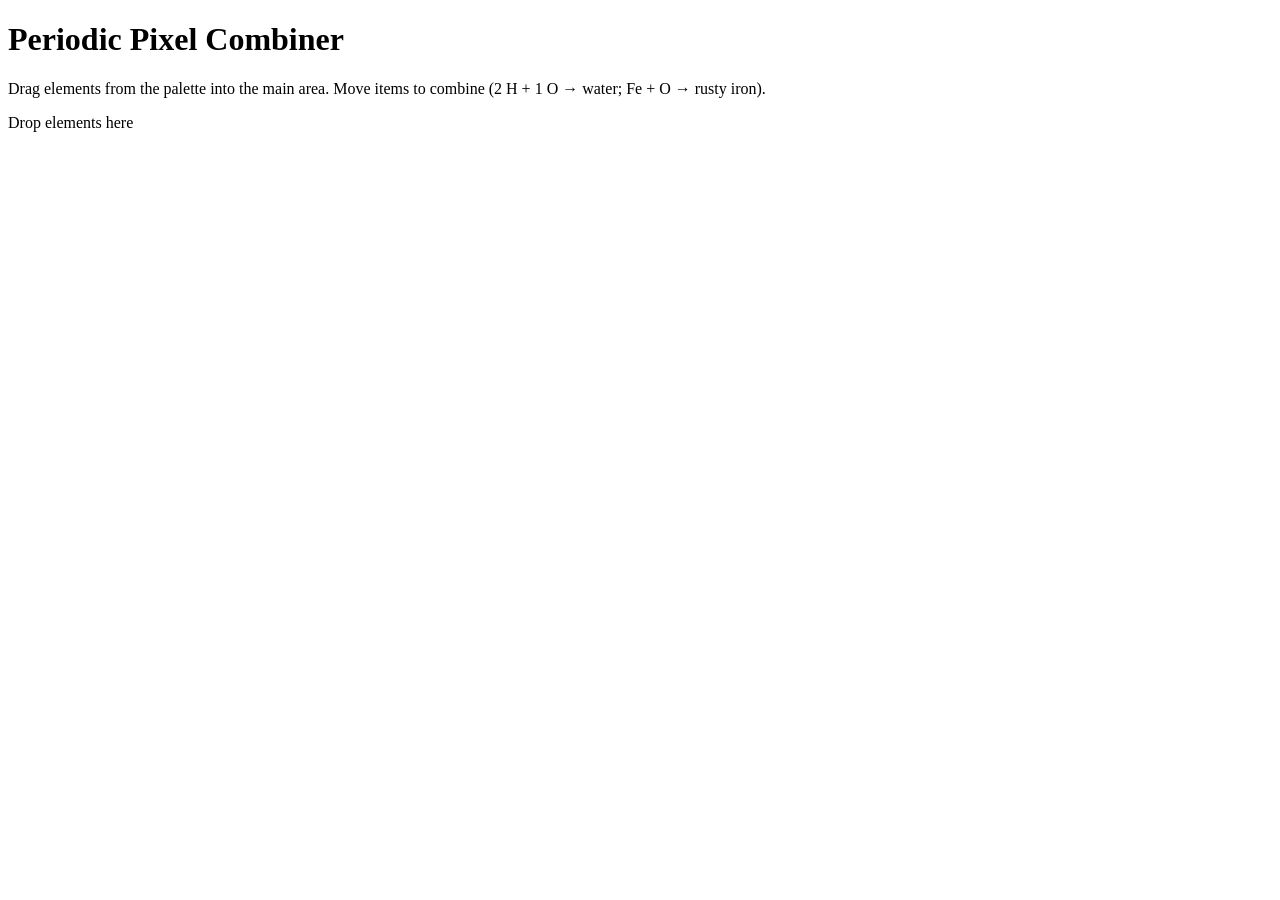
==== public_index.html @ 95a55838 "Rename public_index_Version2.html to public_index.html" ====
<!doctype html>
<html>
<head>
  <meta charset="utf-8" />
  <title>Periodic Pixel Combiner - Demo</title>
  <meta name="viewport" content="width=device-width,initial-scale=1" />
  <link rel="stylesheet" href="../src/styles.css" />
</head>
<body>
  <h1>Periodic Pixel Combiner</h1>
  <p>Drag elements from the palette into the main area. Move items to combine (2 H + 1 O → water; Fe + O → rusty iron).</p>

  <div id="palette" class="palette" aria-label="Element palette"></div>

  <div id="main" class="main" aria-label="Drop area">Drop elements here</div>

  <script type="module" src="../src/drag-drop.js"></script>
</body>
</html>
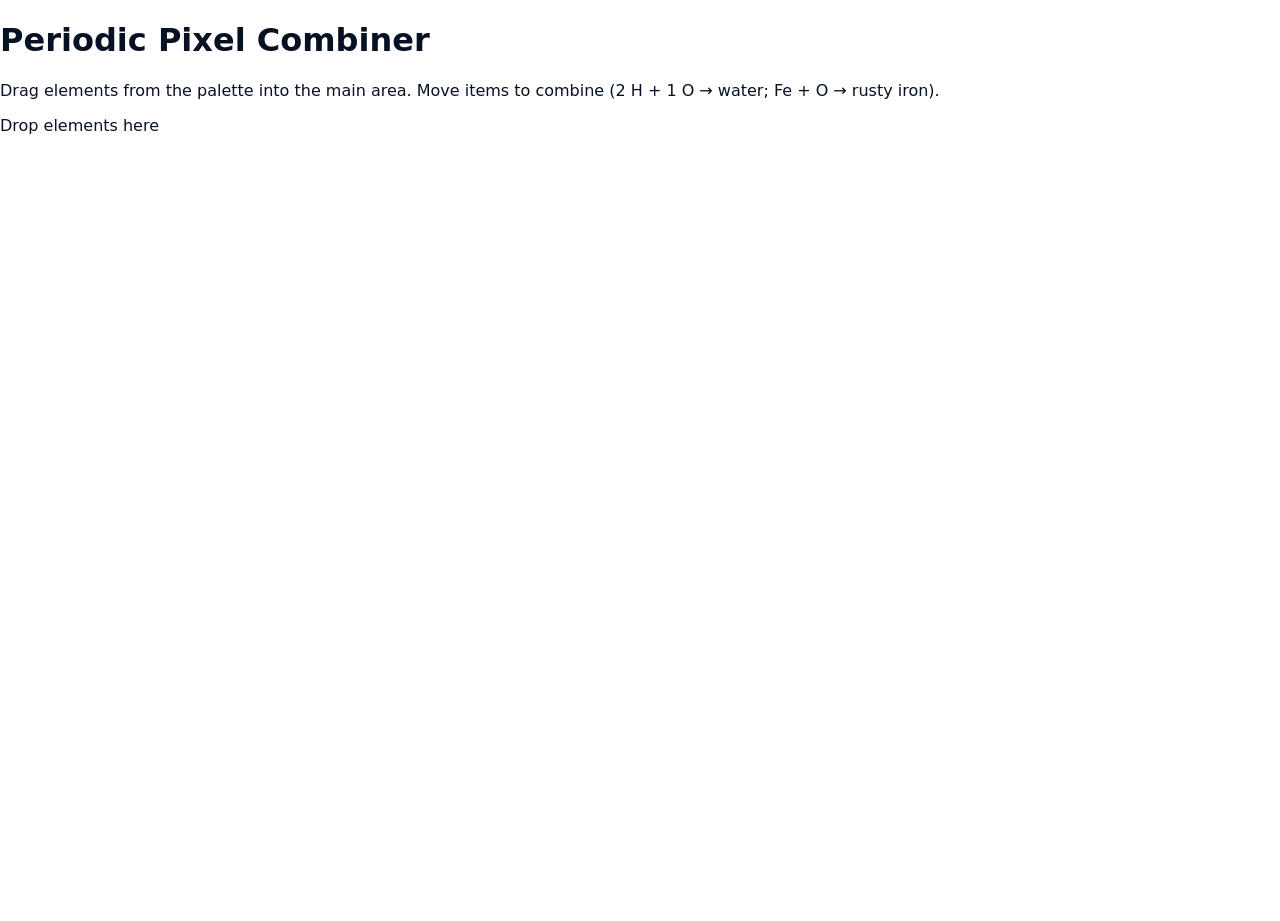
==== commit e79ddcdb: "Update public_index.html" ====
--- a/public_index.html
+++ b/public_index.html
@@ -4,7 +4,8 @@
   <meta charset="utf-8" />
   <title>Periodic Pixel Combiner - Demo</title>
   <meta name="viewport" content="width=device-width,initial-scale=1" />
-  <link rel="stylesheet" href="../src/styles.css" />
+  <!-- Use the root files that actually exist in the repo -->
+  <link rel="stylesheet" href="style.css" />
 </head>
 <body>
   <h1>Periodic Pixel Combiner</h1>
@@ -14,6 +15,7 @@
 
   <div id="main" class="main" aria-label="Drop area">Drop elements here</div>
 
-  <script type="module" src="../src/drag-drop.js"></script>
+  <!-- point to script.js in root -->
+  <script src="script.js" defer></script>
 </body>
 </html>
--- a/style.css
+++ b/style.css
@@ -0,0 +1,93 @@
+:root{
+  --bg:#ffffff; --muted:#56606e; --accent:#3b82f6; --card:#ffffff;
+  --radius:12px; --shadow:0 10px 30px rgba(10,20,40,0.06);
+}
+*{box-sizing:border-box}
+html,body{height:100%;margin:0;font-family:Inter,system-ui,Segoe UI,Roboto,Arial;background:var(--bg);color:#071124;-webkit-font-smoothing:antialiased}
+.topbar{display:flex;align-items:center;gap:12px;padding:12px 16px;border-bottom:1px solid #eef6fb;background:linear-gradient(180deg,#fff,#f6fbff)}
+.brand{font-weight:800;font-size:18px}
+.subtitle{color:var(--muted);font-size:13px}
+.btn{padding:8px 12px;border-radius:10px;border:0;background:var(--accent);color:white;cursor:pointer;font-weight:700}
+.btn.ghost{background:transparent;border:1px solid #e6f3fb;color:var(--muted)}
+.btn.small{padding:6px 8px;font-size:13px}
+
+.app{display:flex;height:calc(100vh - 56px);overflow:hidden}
+
+/* Sidebar */
+.sidebar{width:320px;background:linear-gradient(180deg,#f0f7ff,#ffffff);padding:12px;border-right:1px solid #e6f3fb;box-shadow:var(--shadow);display:flex;flex-direction:column}
+.sb-top{display:flex;gap:8px;align-items:center}
+#search{flex:1;padding:10px;border-radius:10px;border:1px solid #e6f3fb;background:white}
+.list{margin-top:10px;overflow:auto;padding-right:6px}
+.element{display:flex;align-items:center;gap:10px;padding:8px;border-radius:10px;background:white;margin-bottom:8px;border:1px solid #eaf6fb;cursor:grab}
+.element:active{cursor:grabbing}
+.badge{width:56px;height:56px;border-radius:6px;display:flex;align-items:center;justify-content:center;font-weight:800;color:white;flex:0 0 56px}
+.el-meta{display:flex;flex-direction:column}
+.el-name{font-weight:700;font-size:14px}
+.el-sub{font-size:12px;color:var(--muted)}
+.sb-foot{margin-top:auto;font-size:12px;color:var(--muted);text-align:center;padding:8px}
+
+/* Stage */
+.stage{flex:1;position:relative;background:linear-gradient(180deg,#ffffff,#fbfeff);padding:18px;overflow:auto}
+.grid{position:relative;min-height:100%}
+
+/* Atom on stage */
+.atom{
+  position:absolute;
+  min-width:80px;
+  height:80px;
+  padding:8px;
+  border-radius:12px;
+  background:#888;
+  border:1px solid rgba(255,255,255,0.06);
+  box-shadow:0 10px 26px rgba(8,16,30,0.06);
+  display:flex;
+  align-items:center;
+  justify-content:center;
+  color:#fff;
+  font-weight:700;
+  text-align:center;
+  cursor:grab;
+  user-select:none;
+}
+.atom:active{cursor:grabbing}
+.atom.dragging{opacity:0.85;transform:scale(.98)}
+.atom .label{pointer-events:none}
+
+/* modal */
+.modal-back{position:fixed;inset:0;background:rgba(6,12,20,0.45);display:flex;align-items:center;justify-content:center;z-index:60}
+.modal{background:white;padding:18px;border-radius:12px;border:1px solid #e8f4fb;max-width:720px;width:92%}
+.modal h3{margin:0}
+.row{display:flex;gap:12px;margin-top:10px}
+.pill{padding:8px;border-radius:8px;border:1px solid #eef6fb;background:#fbfeff}
+
+/* small footer */
+.smallfoot{position:fixed;right:18px;bottom:12px;font-size:11px;color:var(--muted)}
+
+/* Family colors mapping via classes (kept for compatibility) */
+.f-Nonmetal{background:#ef4444}
+.f-Noble{background:#60a5fa}
+.f-Alkali{background:#fb923c}
+.f-Alkaline{background:#fde047;color:#111}
+.f-Metalloid{background:#a78bfa}
+.f-Transition{background:#06b6d4}
+.f-Post{background:#f97316}
+.f-Halogen{background:#34d399}
+.f-Lanthanide{background:#f472b6}
+.f-Actinide{background:#fb7185}
+.f-Unknown{background:#94a3b8}
+
+/* Dark theme */
+body[data-theme="dark"]{--bg:#040814;--muted:#9aa4b2;--accent:#7C3AED;--card:#07101a;--shadow:0 14px 40px rgba(10,12,30,0.7)}
+body[data-theme="dark"] .sidebar{background:linear-gradient(180deg,#050816,#07101a);border-right:1px solid rgba(124,58,237,0.12)}
+body[data-theme="dark"] .element{background:linear-gradient(90deg,rgba(255,255,255,0.02),rgba(255,255,255,0.01));border:1px solid rgba(124,58,237,0.12);color:#fff}
+
+/* fx canvas */
+.fx-canvas{position:fixed;left:0;top:0;pointer-events:none;width:100%;height:100%;z-index:20}
+
+/* responsive */
+@media (max-width:900px){
+  .sidebar{width:100%;position:relative}
+  .app{flex-direction:column}
+  .stage{padding:12px}
+  .atom{min-width:70px;height:70px}
+}
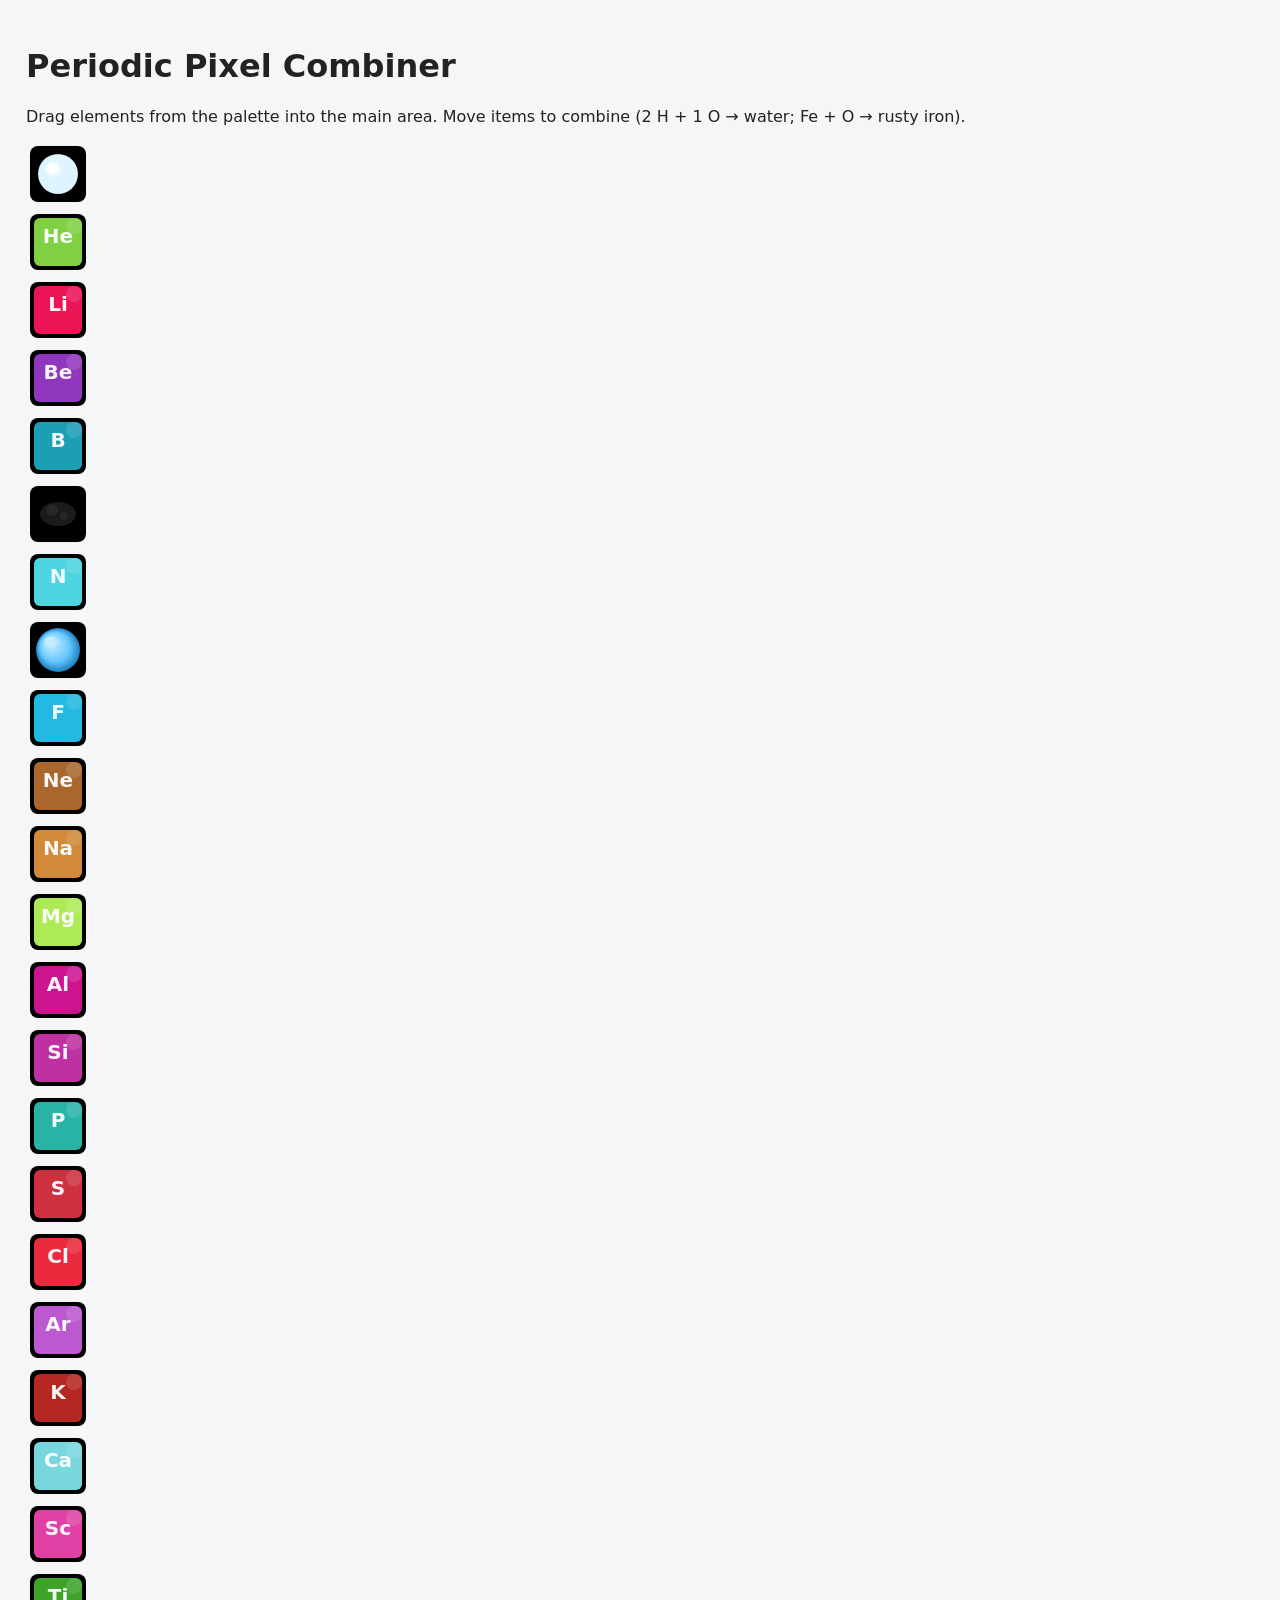
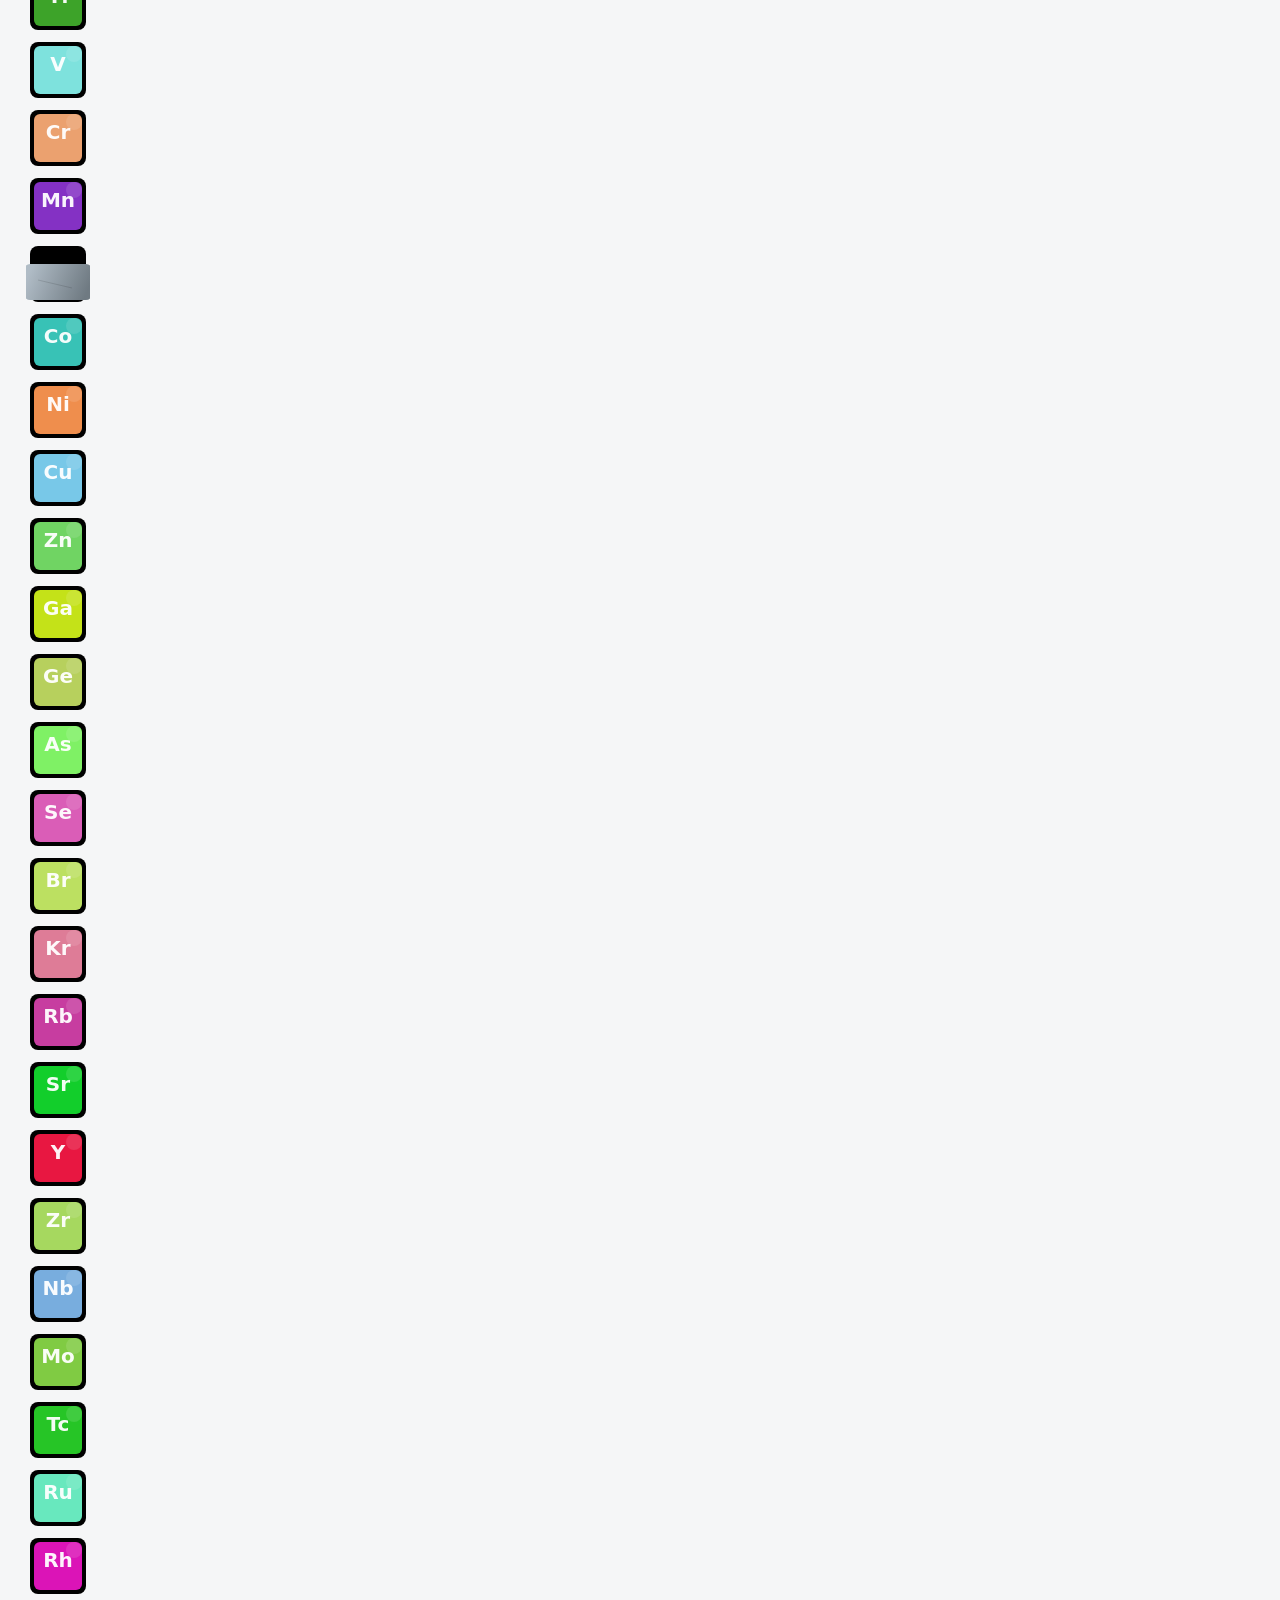
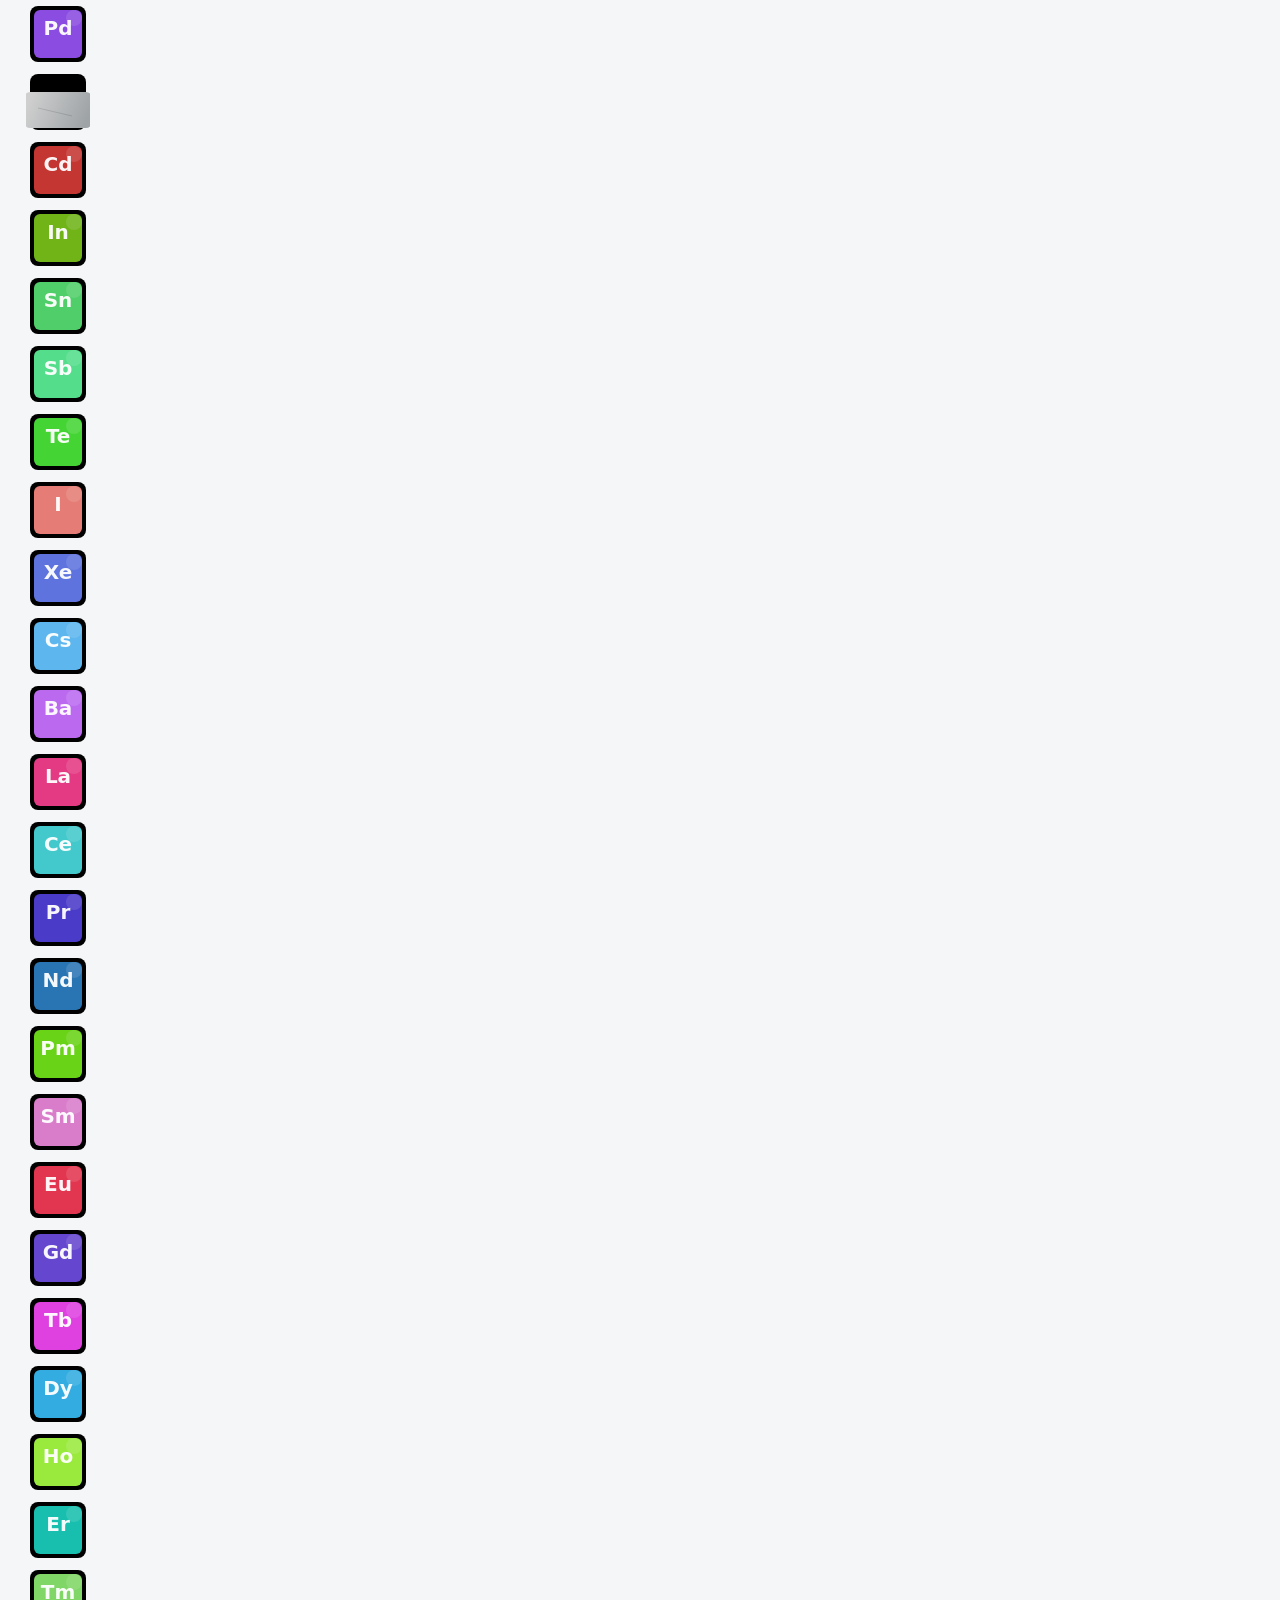
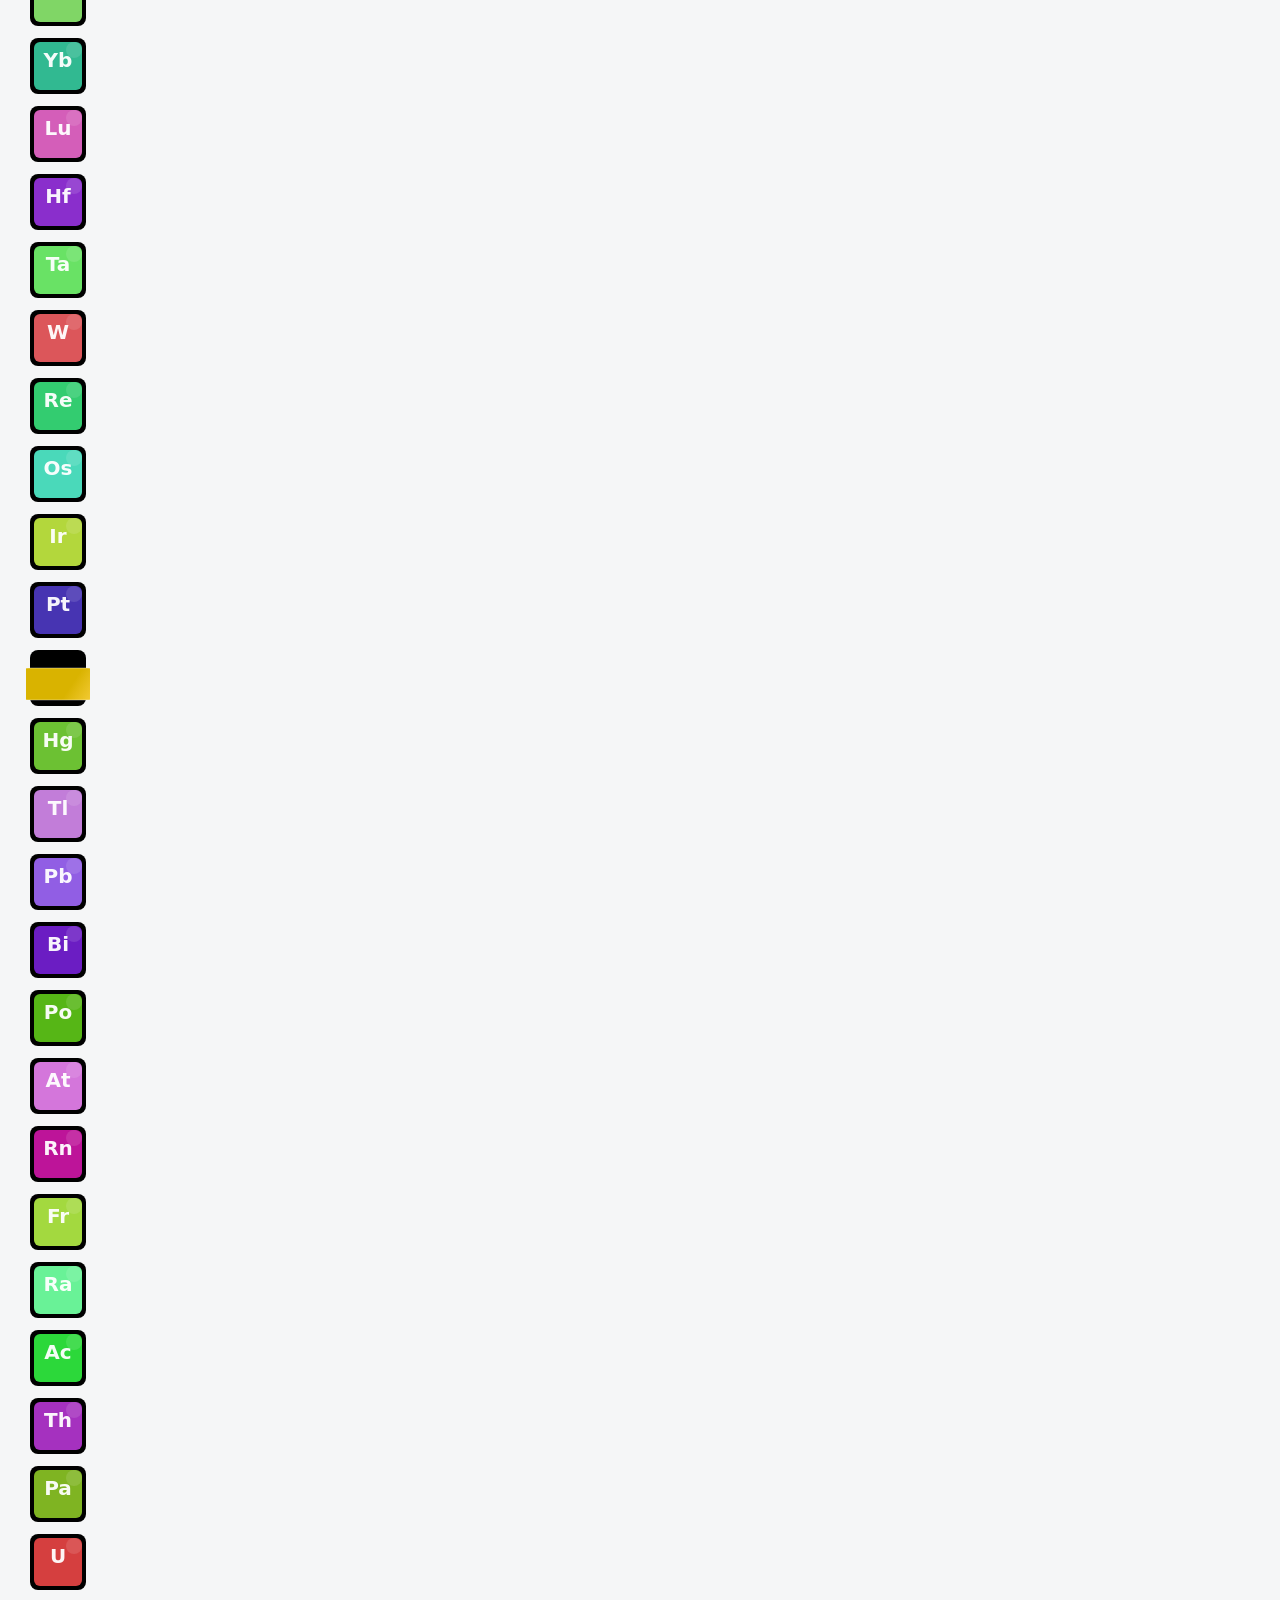
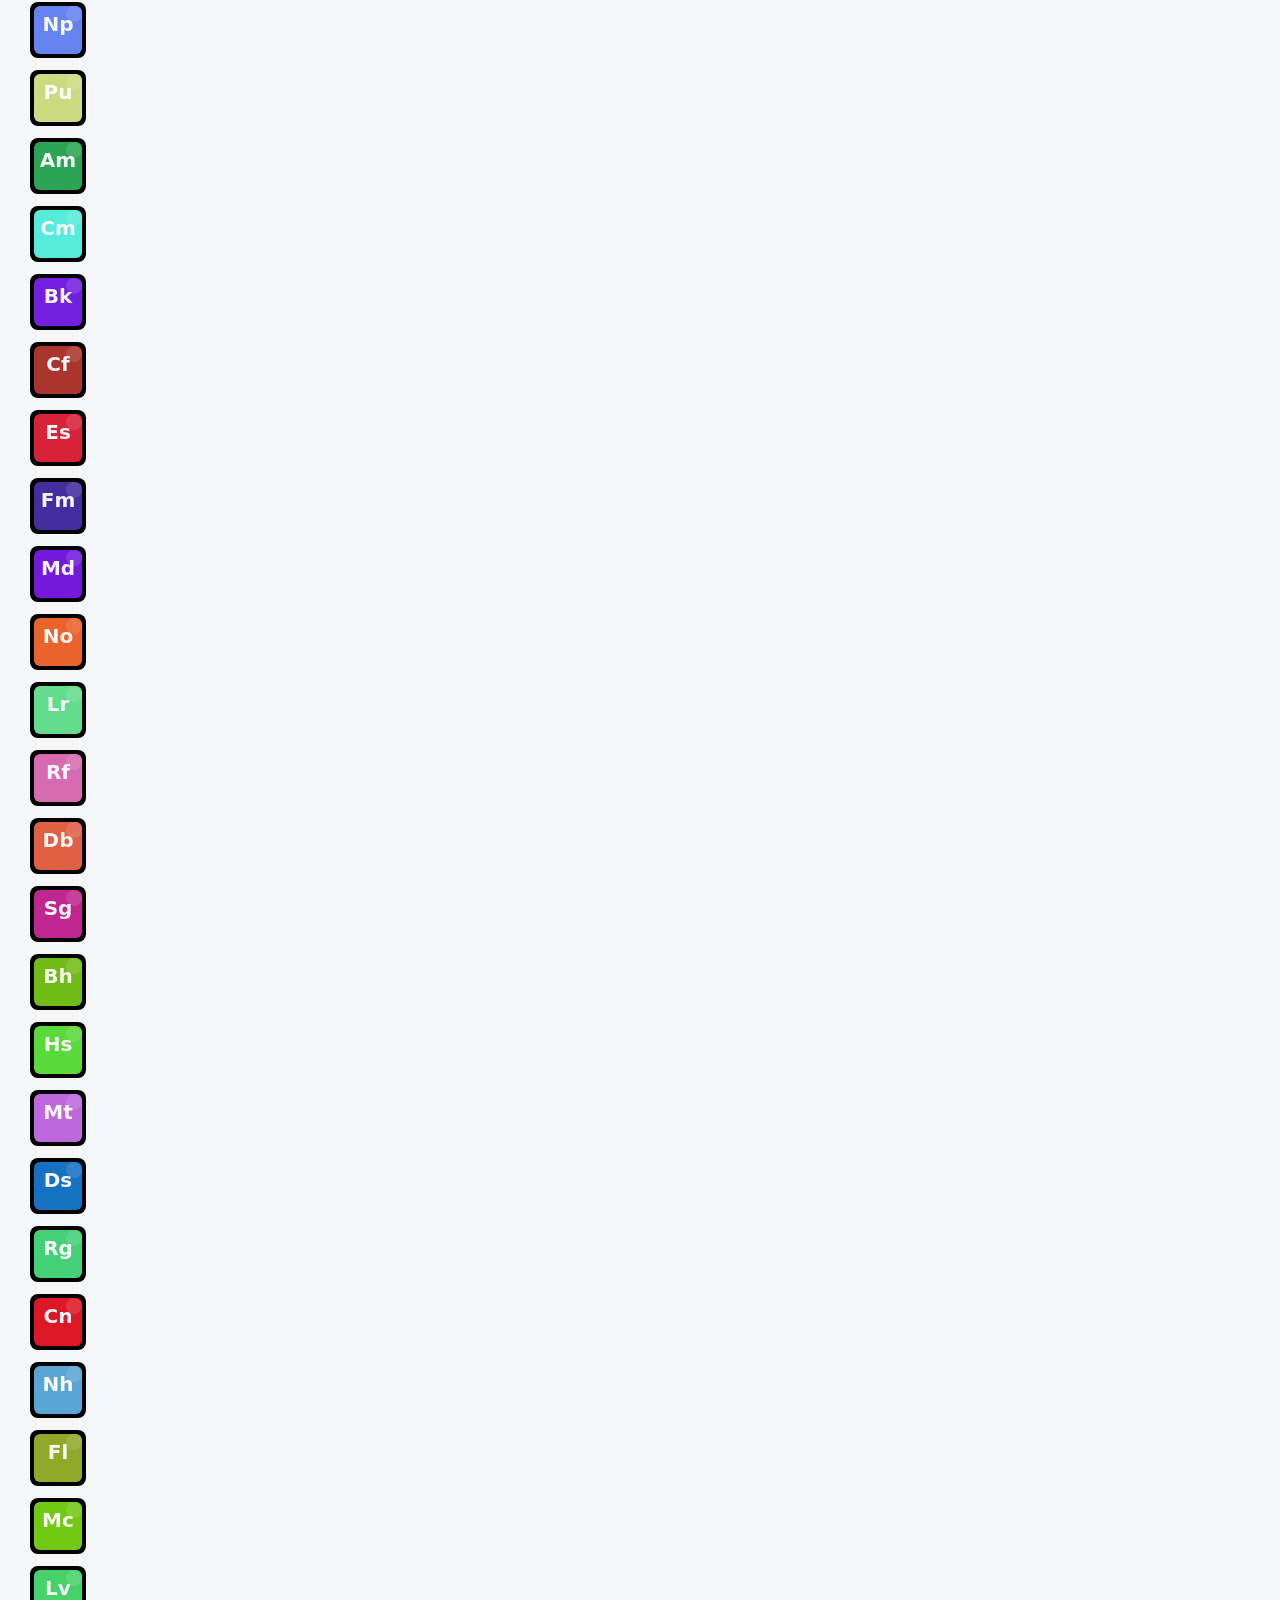
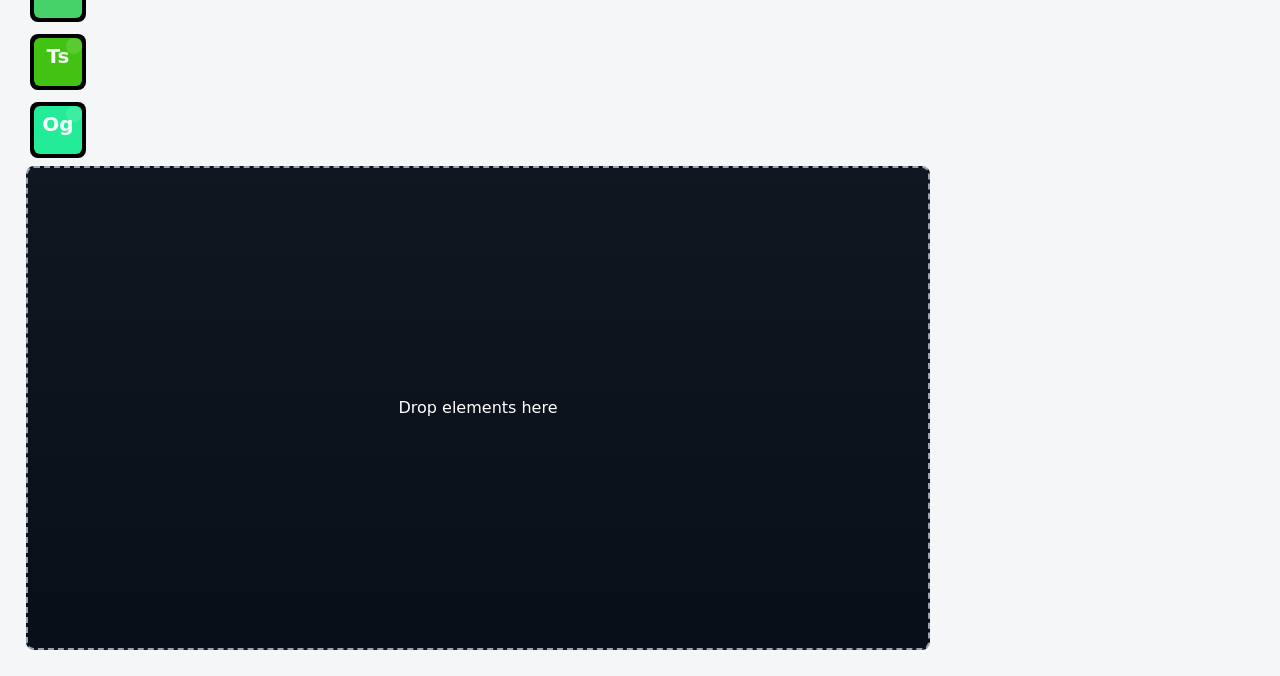
==== commit 908b9380: "Update stylesheet and script references in HTML" ====
--- a/public_index.html
+++ b/public_index.html
@@ -4,8 +4,8 @@
   <meta charset="utf-8" />
   <title>Periodic Pixel Combiner - Demo</title>
   <meta name="viewport" content="width=device-width,initial-scale=1" />
-  <!-- Use the root files that actually exist in the repo -->
-  <link rel="stylesheet" href="style.css" />
+  <!-- point to the actual stylesheet used by the demo -->
+  <link rel="stylesheet" href="src/styles.css" />
 </head>
 <body>
   <h1>Periodic Pixel Combiner</h1>
@@ -15,7 +15,7 @@
 
   <div id="main" class="main" aria-label="Drop area">Drop elements here</div>
 
-  <!-- point to script.js in root -->
-  <script src="script.js" defer></script>
+  <!-- load the drag/drop module from src and enable ES module imports -->
+  <script type="module" src="src/drag-drop.js" defer></script>
 </body>
 </html>
--- a/src/styles.css
+++ b/src/styles.css
@@ -0,0 +1,21 @@
+/* Simple styles for demo */
+body { font-family: system-ui, -apple-system, "Segoe UI", Roboto, "Helvetica Neue", Arial; padding: 18px; background:#f5f6f7; color:#222; }
+.periodic { display:flex; gap:8px; margin-bottom:12px; }
+.element {
+  width:56px; height:56px; border-radius:6px;
+  border:1px solid #ccc; display:flex; align-items:center; justify-content:center;
+  background:linear-gradient(#fff,#eee); cursor:grab; user-select:none; font-weight:700;
+  box-shadow:0 2px 0 rgba(0,0,0,0.04);
+}
+.main {
+  width:900px; height:480px; border:2px dashed #9aa2ad; border-radius:8px;
+  background:linear-gradient(#0f1720,#071018); color:#fff; position:relative; overflow:hidden;
+  display:flex; align-items:center; justify-content:center;
+}
+.dropped {
+  position:absolute;
+  transform:translate(-50%,-50%); pointer-events:auto; touch-action:none;
+  will-change:transform, left, top;
+}
+/* small visual for dropped images when no transparency */
+.dropped img { display:block; }
